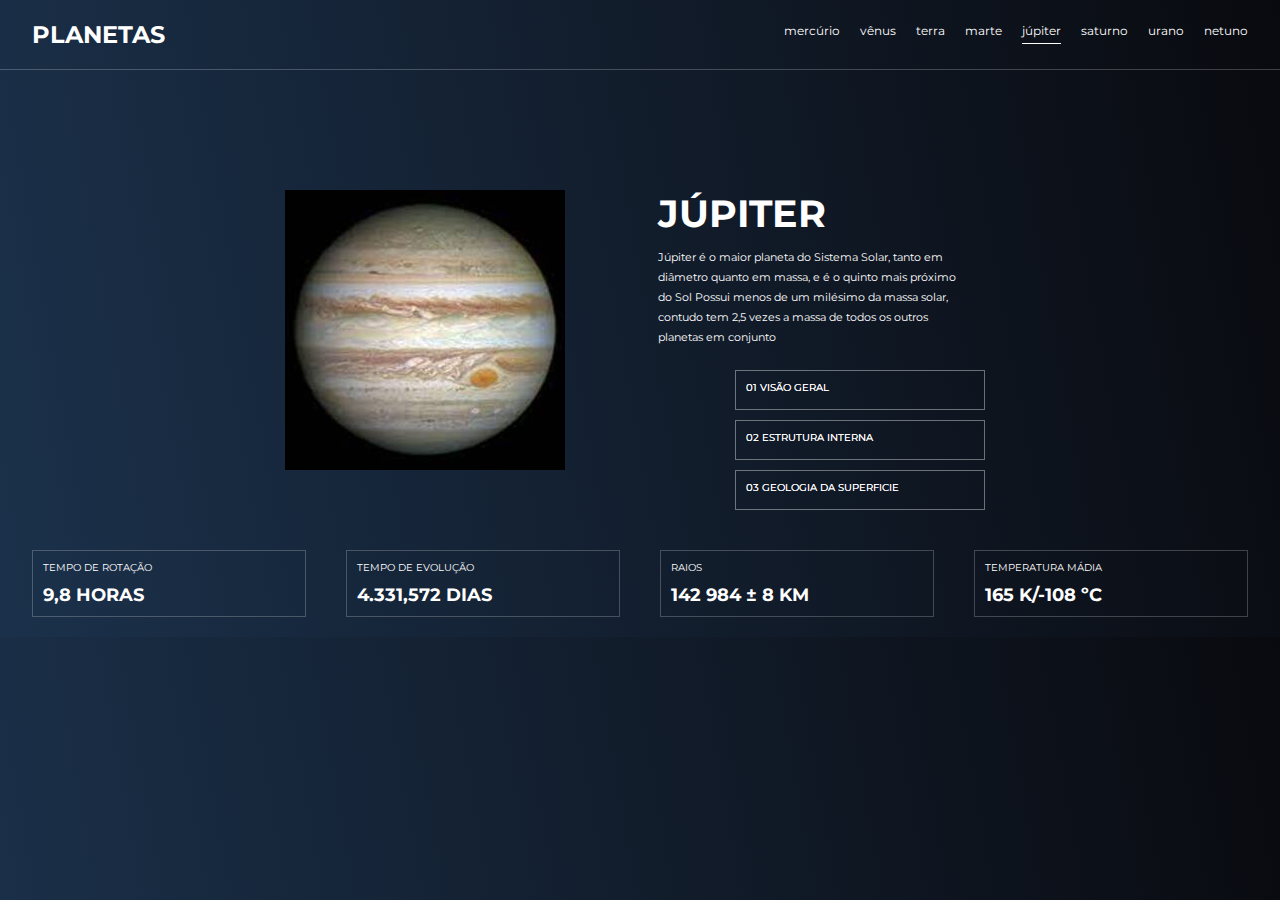
==== jupiter.html @ 48675758 "Add files via upload" ====
<!DOCTYPE html>
<html lang="pt-br">

<head>
    <meta charset="UTF-8">
    <meta http-equiv="X-UA-Compatible" content="IE=edge">
    <meta name="viewport" content="width=device-width, initial-scale=1.0">
    <title>Júpiter</title>
    <link rel="stylesheet" href="css/style.css">
    <link rel="stylesheet" href="css/menu.css">
</head>

<body>
    <header>
        <nav class="center">
            <div class="nav-cont">
                <div class="nav-logo">
                    <h2>planetas</h2>
                </div>
                <div class="nav-links">
                    <ul>
                        <li><a href="index.html">mercúrio</a></li>
                        <li><a href="venus.html">vênus</a></li>
                        <li><a href="terra.html">terra</a></li>
                        <li><a href="marte.html">marte</a></li>
                        <li id="underline"><a href="#">júpiter</a></li>
                        <li><a href="saturno.html">saturno</a></li>
                        <li><a href="urano.html">urano</a></li>
                        <li><a href="netuno.html">netuno</a></li>
                    </ul>
                </div>
                <div class="mobile-cont">
                    <div class="hamburger">
                        <div class="line" id="line1"></div>
                        <div class="line" id="line2"></div>
                        <div class="line" id="line3"></div>
                    </div>
                    <aside class="sidebar">
                        <ul class="menu">
                            <li><a href="index.html">mercúrio</a></li>
                            <li><a href="venus.html">vênus</a></li>
                            <li><a href="terra.html">terra</a></li>
                            <li><a href="marte.html">marte</a></li>
                            <li id="underline"><a href="#">júpiter</a></li>
                            <li><a href="saturno.html">saturno</a></li>
                            <li><a href="urano.html">urano</a></li>
                            <li><a href="netuno.html">netuno</a></li>
                        </ul>
                    </aside>
                </div>
            </div>
        </nav>
    </header>
    <section class="main">
        <div class="center slide-cont">
            <div class="slide-btn-m">
                <div class="navigation-auto-m">
                    <div class="auto-btn1-m">geral</div>
                    <div class="auto-btn2-m">estrutura</div>
                    <div class="auto-btn3-m">geologia </div>
                </div>
                <div class="manual-navigation-m">
                    <label for="radio1-m" class="manual-btn-m">geral</label>
                    <label for="radio2-m" class="manual-btn-m">estrutura</label>
                    <label for="radio3-m" class="manual-btn-m">geologia</label>
                </div>
            </div>
            <div class="slider">
                <div class="slides">

                    <input type="radio" name="radio-btn" id="radio1">
                    <input type="radio" name="radio-btn" id="radio2">
                    <input type="radio" name="radio-btn" id="radio3">
                    <input type="radio" name="radio-btn" id="radio1-m">
                    <input type="radio" name="radio-btn" id="radio2-m">
                    <input type="radio" name="radio-btn" id="radio3-m">

                    <div class="slider-card first">
                        <div class="card-img">
                            <img src="img/jupiter.jpg" alt="">
                        </div>
                        <div class="card-text">
                            <h2>júpiter</h2>
                            <p>Júpiter é o maior planeta do Sistema Solar, tanto em diâmetro quanto em massa, e é o
                                quinto mais próximo do Sol Possui menos de um milésimo da massa solar, contudo tem
                                2,5 vezes a massa de todos os outros planetas em conjunto</p>
                        </div>
                    </div>
                    <div class="slider-card">
                        <div class="card-img">
                            <img src="img/interna-jupiter.jpg" alt="">
                        </div>
                        <div class="card-text">
                            <h2>júpiter</h2>
                            <p>Acredita-se que Júpiter seja composto de um núcleo denso com uma mistura de elementos,
                                circundado por hidrogênio metálico líquido com algum hélio e uma camada exterior,
                                composta principalmente de hidrogênio molecular.</p>
                        </div>
                    </div>
                    <div class="slider-card">
                        <div class="card-img">
                            <img src="img/jupiter.jpg" alt="">
                        </div>
                        <div class="card-text">
                            <h2>júpiter</h2>
                            <p>As características de Júpiter são colossais e impressionantes assim como o próprio
                                planeta. Dentre as características visíveis, podemos destacar as nuvens coloridas que
                                pairam na superfície.</p>
                        </div>
                    </div>
                </div>
            </div>

            <div class="slide-btn">
                <div class="navigation-auto">
                    <div class="auto-btn1">01 visão geral</div>
                    <div class="auto-btn2">02 estrutura interna</div>
                    <div class="auto-btn3">03 geologia da superficie</div>
                </div>
                <div class="manual-navigation">
                    <label for="radio1" class="manual-btn">01 visão geral</label>
                    <label for="radio2" class="manual-btn">02 estrutura interna</label>
                    <label for="radio3" class="manual-btn">03 geologia da superficie</label>
                </div>
            </div>

            <div class="informations">
                <div class="info-card">
                    <p>tempo de rotação</p>
                    <h2>9,8 horas</h2>
                </div>
                <div class="info-card">
                    <p>tempo de evolução</p>
                    <h2>4.331,572 dias</h2>
                </div>
                <div class="info-card">
                    <p>raios</p>
                    <h2>142 984 ± 8 km</h2>
                </div>
                <div class="info-card">
                    <p>temperatura mádia</p>
                    <h2>165 K/-108 ºC</h2>
                </div>
            </div>
        </div>
    </section>

    <script src="js/script.js"></script>
</body>

</html>
---- css/style.css ----
@import url('https://fonts.googleapis.com/css2?family=Montserrat:wght@200&display=swap');
@import url('https://fonts.googleapis.com/css2?family=Open+Sans:wght@300&display=swap');
@import url('https://fonts.googleapis.com/css2?family=Poppins:wght@500&display=swap');

:root {
    --color-1: #fff;
    --color-2: #000;
    --color-3: rgba(255, 255, 255, 0.219);
    --color-4: rgb(125, 11, 255);
}

* {
    padding: 0;
    margin: 0;
    box-sizing: border-box;
    font-family: 'Montserrat';
}

body {
    background-image: linear-gradient( 80deg, #1b314b, #090a0f);
}

/* classe auxiliar*/

.center {
    max-width: 95%;
    margin: 0 auto;
}

/*------------------------------------*/

/*barra de navegação*/
header {
    border-bottom-width: thin;
    border-bottom-style: solid;
    border-bottom-color: var(--color-3);
}

.nav-cont {
    display: flex;
    justify-content: space-between;
    padding: 20px 0;
}

.nav-logo h2 {
    color: var(--color-1);
    text-transform: uppercase;
}

.nav-links ul {
    display: flex;
    list-style: none;

}

.nav-links ul li:not(:last-child) {
    margin-right: 20px;
}

.nav-links ul li a {
    display: inline-block;
    padding-bottom: 5px;
    text-decoration: none;
    color: var(--color-1);
    font-size: 12px;
}

.nav-links ul li:hover {
    border-bottom: 1px solid var(--color-1);
}

#underline {
    border-bottom: 1px solid var(--color-1);
}

.mobile-cont {
    display: none;
}

/*-------------------------------------*/

/*sections*/

section.main {
    padding: 120px 0 0px 0;
}

.slide-cont {
    display: flex;
    flex-direction: column;
    align-items: center;
}

.slider-card {
    width: 25%;
    display: flex;
    position: relative;
    gap: 0px;
}

.card-img {
    width: 50%;
}

.card-img img {
    max-width: 100%;
}

.card-text {
    width: 50%;
}

.card-text h2 {
    text-transform: uppercase;
    color: var(--color-1);
    font-size: 38px;
    margin-bottom: 10px;
}

.card-text p {
    max-width: 300px;
    color: var(--color-1);
    font-size: 11px;
    line-height: 20px;
}

.informations {
    width: 100%;
    display: flex;
    padding: 40px 0 20px 0;
    gap: 40px;
}

.info-card {
    width: calc(100% / 4);
    border-width: thin;
    border-style: solid;
    border-color: var(--color-3);
    padding: 10px;
}

.info-card h2 {
    text-transform: uppercase;
    color: var(--color-1);
    font-size: 18px;
}

.info-card p {
    color: var(--color-1);
    text-transform: uppercase;
    font-size: 10px;
    margin-bottom: 10px;
}

.slide-btn-m {
    display: none;
}

/*slide*/

.slider {
    width: 750px;
    height: 450px;
    overflow: hidden;
    position: relative;
}

.slides {
    width: 400%;
    height: 450px;
    display: flex;
    padding-left: 20px;
}

.slides input {
    display: none;
}

.slide-btn {
    width: 60%;
    position: relative;
    display: flex;
    flex-direction: column;
    align-items: flex-end;
    margin-top: -270px;
}

.manual-navigation {
    display: flex;
    flex-direction: column;
    position: absolute;
}

.manual-btn {
    width: 250px;
    height: 40px;
    border-width: thin;
    border-style: solid;
    border-color: var(--color-3);
    color: var(--color-1);
    padding: 10px;
    text-transform: uppercase;
    font-size: 10px;
    cursor: pointer;
    transition: 1s;
    margin-right: 20px;
}

.manual-btn:not(:last-child) {
    margin-bottom: 10px;
}

.manual-btn:hover {
    background-color: var(--color-4);
}

.manual-btn:hover {
    background-color: var(--color-4);
}

#radio1:checked ~ .first {
    margin-left: 0;
}

#radio2:checked ~ .first {
    margin-left: -25%;
}

#radio3:checked ~ .first {
    margin-left: -50%;
}

.navigation-auto div {
    width: 250px;
    height: 40px;
    border-width: thin;
    border-style: solid;
    border-color: var(--color-3);
    color: var(--color-1);
    padding: 10px;
    text-transform: uppercase;
    font-size: 10px;
    cursor: pointer;
    transition: 1s;
    margin-right: 20px;
}

.navigation-auto div:not(:last-child) {
    margin-bottom: 10px;
}

#radio1:checked ~ .navigation-auto .auto-btn1 {
    background-color: var(--color-4);
}

#radio2:checked ~ .navigation-auto .auto-btn2 {
    background-color: var(--color-4);
}

#radio3:checked ~ .navigation-auto .auto-btn3 {
    background-color: var(--color-4);
}

/*-------------------------------*/

/*-------------------------------------*/

@media(max-width: 768px) {

    section.main {
        padding: 0px 0 0px 0;
    }

    .slider-card {
        flex-direction: column;
        gap: 0px;
        overflow: auto;
    }

    .card-img, .card-text {
        width: 100%;
        display: flex;
        flex-direction: column;
        align-items: center;
    }

    .card-text {
        margin-top: 30px;
    } 

    .card-text p {
        max-width: 300px;
        color: var(--color-1);
        font-size: 11px;
        line-height: 20px;
    }

    .informations {
        padding: 40px 0 20px 0;
        gap: 30px;
        flex-direction: column;
    }

    .info-card {
        width: 100%;
        height: 70px;
        padding: 20px;
        display: flex;
        justify-content: space-between;
        align-items: center;
    }

    .slide-btn {
        display: none;
    }

    .slide-btn-m {
        display: flex;
        position: relative;
        width: 105%;
        align-items: center;
        border-bottom-width: thin;
        border-bottom-style: solid;
        border-bottom-color: var(--color-3);
        flex-direction: column;
    }

    .slider {
        width: 100%;
        height: 500px;
        padding-top: 30px;
    }

    .slides {
        height: 500px;
        padding-left: 0;
    }

    .manual-navigation-m {
        position: relative;
        bottom: 38px;
    }

    .manual-btn-m {
        color: var(--color-1);
        text-transform: uppercase;
        font-size: 12px;
        cursor: pointer;
        padding: 10px 10px;
        transition: 1s;
    }

    .manual-btn-m:hover {
        border-bottom: 3px solid var(--color-4);
    }

    .manual-btn-m:not(:last-child) {
        margin-right: 15px;
    }

    #radio1-m:checked ~ .first {
        margin-left: 0;
    }
    
    #radio2-m:checked ~ .first {
        margin-left: -25%;
    }
    
    #radio3-m:checked ~ .first {
        margin-left: -50%;
    }

    .navigation-auto-m div {
        color: var(--color-1);
        text-transform: uppercase;
        font-size: 12px;
        cursor: pointer;
        padding: 20px 10px;
        transition: 1s;
    }

   .navigation-auto-m div:not(:last-child) {
        margin-right: 20px;
    }

    .navigation-auto-m {
        display: flex;
    }

    #radio1-m:checked ~ .navigation-auto-m .auto-btn1-m {
        border-bottom: 3px solid var(--color-4);
    }
    
    #radio2-m:checked ~ .navigation-auto-m .auto-btn2-m {
        border-bottom: 3px solid var(--color-4);
    }
    
    #radio3-m:checked ~ .navigation-auto-m .auto-btn3-m {
        border-bottom: 3px solid var(--color-4);
    }

}
---- css/menu.css ----
@import url('https://fonts.googleapis.com/css2?family=Montserrat:wght@200&display=swap');
@import url('https://fonts.googleapis.com/css2?family=Open+Sans:wght@300&display=swap');
@import url('https://fonts.googleapis.com/css2?family=Poppins:wght@500&display=swap');

:root {
    --color-1: #fff;
    --color-2: #000;
    --color-3: rgba(255, 255, 255, 0.219);
}

*{
    margin: 0;
    padding: 0;
    box-sizing: border-box;
    font-family: 'Montserrat';
}

@media(max-width: 768px){

.nav-links {
    display: none;
}

.mobile-cont {
    display: block;
}

.hamburger{
    width: 2rem;
    height: 2rem;
    position: absolute;
    z-index: 6;
    right: 2rem;
    top: 1.5rem;
    display: flex;
    flex-direction: column;
    justify-content: space-between;
    cursor: pointer;
    transition: all .9s;
}

.show-menu .hamburger{
    position: fixed;
    right: 2rem;
}

.line{
    width: 100%;
    height: .2rem;
    padding: 1px;
    background-color: var(--color-1);
    box-shadow: 0.1rem 0.1rem 3px rgba(0, 0, 0, 0.788);
    transition: .7s;
}

.show-menu #line1{
    background-color: var(--color-1);
}

.show-menu #line3{
    background-color: var(--color-1);
}

.sidebar{
    width: 20rem;
    height: 100vh;
    background-image: linear-gradient( 80deg, #1b314b, #090a0f);
    background-size: cover;
    background-repeat: no-repeat;
    position: fixed;
    top: 0;
    right: -20rem;
    transition: all .7s;
    z-index: 5;
}

.show-menu .sidebar{
    right: 0;
}

.menu{
    display: flex;
    flex-direction: column;
    align-items: center;
    position: absolute;
    top: 20%;
    left: 30%;
}

.menu li {
    list-style: none;
    margin-bottom: 20px;
}

.menu a {
    display: inline-block;
    padding: 10px;
    font-family: 'Poppins';
    font-size: 12px;
    text-decoration: none;
    color: var(--color-1);
}

.menu li:hover {
    border-bottom: 1px solid var(--color-1);
}

/*.underline-m {
    border-bottom: 1px solid var(--color-1);
}


.underline-m:hover {
    border-bottom: none
}*/

}
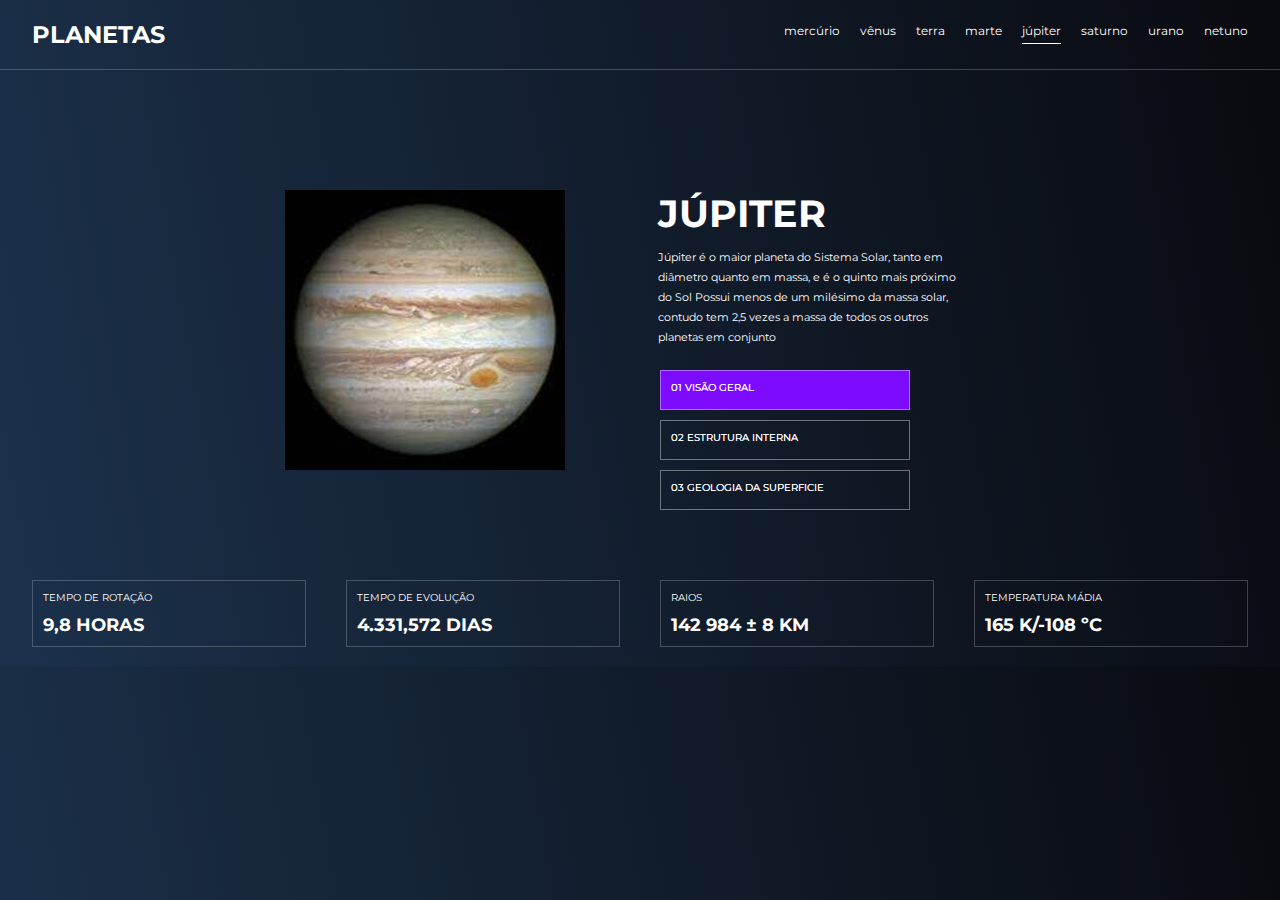
==== commit c069fea4: "Add files via upload" ====
--- a/jupiter.html
+++ b/jupiter.html
@@ -53,27 +53,23 @@
     </header>
     <section class="main">
         <div class="center slide-cont">
-            <div class="slide-btn-m">
-                <div class="navigation-auto-m">
-                    <div class="auto-btn1-m">geral</div>
-                    <div class="auto-btn2-m">estrutura</div>
-                    <div class="auto-btn3-m">geologia </div>
+            <div class="slider">
+                <div class="manual-navigation-m">
+                    <label for="radio1" class="manual-btn-m">geral</label>
+                    <label for="radio2" class="manual-btn-m">estrutura</label>
+                    <label for="radio3" class="manual-btn-m">geologia</label>
                 </div>
-                <div class="manual-navigation-m">
-                    <label for="radio1-m" class="manual-btn-m">geral</label>
-                    <label for="radio2-m" class="manual-btn-m">estrutura</label>
-                    <label for="radio3-m" class="manual-btn-m">geologia</label>
-                </div>
-            </div>
-            <div class="slider">
                 <div class="slides">
 
                     <input type="radio" name="radio-btn" id="radio1">
                     <input type="radio" name="radio-btn" id="radio2">
                     <input type="radio" name="radio-btn" id="radio3">
-                    <input type="radio" name="radio-btn" id="radio1-m">
-                    <input type="radio" name="radio-btn" id="radio2-m">
-                    <input type="radio" name="radio-btn" id="radio3-m">
+
+                    <div class="navigation-auto-m">
+                        <div class="auto-btn1-m">geral</div>
+                        <div class="auto-btn2-m">estrutura</div>
+                        <div class="auto-btn3-m">geologia </div>
+                    </div>
 
                     <div class="slider-card first">
                         <div class="card-img">
@@ -108,14 +104,11 @@
                                 pairam na superfície.</p>
                         </div>
                     </div>
-                </div>
-            </div>
-
-            <div class="slide-btn">
-                <div class="navigation-auto">
-                    <div class="auto-btn1">01 visão geral</div>
-                    <div class="auto-btn2">02 estrutura interna</div>
-                    <div class="auto-btn3">03 geologia da superficie</div>
+                    <div class="navigation-auto">
+                        <div class="auto-btn1">01 visão geral</div>
+                        <div class="auto-btn2">02 estrutura interna</div>
+                        <div class="auto-btn3">03 geologia da superficie</div>
+                    </div>
                 </div>
                 <div class="manual-navigation">
                     <label for="radio1" class="manual-btn">01 visão geral</label>
--- a/css/style.css
+++ b/css/style.css
@@ -127,7 +127,7 @@
 .informations {
     width: 100%;
     display: flex;
-    padding: 40px 0 20px 0;
+    padding: 0px 0 20px 0;
     gap: 40px;
 }
 
@@ -158,16 +158,24 @@
 
 /*slide*/
 
+.manual-navigation-m {
+    display: none;
+}
+
+.navigation-auto-m {
+    display: none;
+}
+
 .slider {
     width: 750px;
-    height: 450px;
+    height: 390px;
     overflow: hidden;
     position: relative;
 }
 
 .slides {
     width: 400%;
-    height: 450px;
+    height: 390px;
     display: flex;
     padding-left: 20px;
 }
@@ -176,19 +184,14 @@
     display: none;
 }
 
-.slide-btn {
-    width: 60%;
-    position: relative;
+.manual-navigation {
+    position: absolute;
+    width: 750px;
+    margin-top: -210px;
+    right: -145px;
     display: flex;
     flex-direction: column;
-    align-items: flex-end;
-    margin-top: -270px;
-}
-
-.manual-navigation {
-    display: flex;
-    flex-direction: column;
-    position: absolute;
+    align-items: center;
 }
 
 .manual-btn {
@@ -203,15 +206,10 @@
     font-size: 10px;
     cursor: pointer;
     transition: 1s;
-    margin-right: 20px;
 }
 
 .manual-btn:not(:last-child) {
     margin-bottom: 10px;
-}
-
-.manual-btn:hover {
-    background-color: var(--color-4);
 }
 
 .manual-btn:hover {
@@ -242,14 +240,23 @@
     font-size: 10px;
     cursor: pointer;
     transition: 1s;
-    margin-right: 20px;
+}
+
+.navigation-auto {
+    position: absolute;
+    width: 750px;
+    margin-top: 180px;
+    right: -145px;
+    display: flex;
+    flex-direction: column;
+    align-items: center;
 }
 
 .navigation-auto div:not(:last-child) {
     margin-bottom: 10px;
 }
 
-#radio1:checked ~ .navigation-auto .auto-btn1 {
+#radio1:checked ~ .navigation-auto .auto-btn1{
     background-color: var(--color-4);
 }
 
@@ -288,15 +295,8 @@
         margin-top: 30px;
     } 
 
-    .card-text p {
-        max-width: 300px;
-        color: var(--color-1);
-        font-size: 11px;
-        line-height: 20px;
-    }
-
     .informations {
-        padding: 40px 0 20px 0;
+        padding: 0px 0 20px 0;
         gap: 30px;
         flex-direction: column;
     }
@@ -310,92 +310,96 @@
         align-items: center;
     }
 
-    .slide-btn {
+    .navigation-auto {
         display: none;
     }
 
-    .slide-btn-m {
-        display: flex;
-        position: relative;
-        width: 105%;
-        align-items: center;
-        border-bottom-width: thin;
-        border-bottom-style: solid;
-        border-bottom-color: var(--color-3);
-        flex-direction: column;
+    .manual-navigation {
+        display: none;
     }
 
     .slider {
         width: 100%;
-        height: 500px;
-        padding-top: 30px;
+        height: 600px;
+        padding-top: 90px;
     }
 
     .slides {
-        height: 500px;
+        height: 600px;
         padding-left: 0;
     }
 
     .manual-navigation-m {
-        position: relative;
-        bottom: 38px;
+        display: block;
+        width: 100%;
+        position: absolute;
+        margin-top: -70px;
+        display: flex;
+        justify-content: center;
+        z-index: 5;
+       
     }
 
     .manual-btn-m {
         color: var(--color-1);
+        padding: 10px;
         text-transform: uppercase;
-        font-size: 12px;
+        font-size: 10px;
         cursor: pointer;
-        padding: 10px 10px;
         transition: 1s;
+    }
+
+    .manual-btn-m:not(:last-child) {
+        margin-right: 10px;
     }
 
     .manual-btn-m:hover {
         border-bottom: 3px solid var(--color-4);
     }
 
-    .manual-btn-m:not(:last-child) {
-        margin-right: 15px;
-    }
-
-    #radio1-m:checked ~ .first {
+    #radio1:checked ~ .first {
         margin-left: 0;
     }
     
-    #radio2-m:checked ~ .first {
+    #radio2:checked ~ .first {
         margin-left: -25%;
     }
     
-    #radio3-m:checked ~ .first {
+    #radio3:checked ~ .first {
         margin-left: -50%;
     }
 
     .navigation-auto-m div {
         color: var(--color-1);
+        padding: 10px;
         text-transform: uppercase;
-        font-size: 12px;
+        font-size: 10px;
         cursor: pointer;
-        padding: 20px 10px;
         transition: 1s;
     }
 
-   .navigation-auto-m div:not(:last-child) {
-        margin-right: 20px;
-    }
-
+    .navigation-auto-m div:not(:last-child) {
+        margin-right: 10px;
+    }
+    
     .navigation-auto-m {
+        display: block;
+        width: 100%;
+        position: absolute;
+        margin-top: -70px;
         display: flex;
-    }
-
-    #radio1-m:checked ~ .navigation-auto-m .auto-btn1-m {
+        justify-content: center;
+    }
+
+    #radio1:checked ~ .navigation-auto-m .auto-btn1-m{
         border-bottom: 3px solid var(--color-4);
     }
     
-    #radio2-m:checked ~ .navigation-auto-m .auto-btn2-m {
+    #radio2:checked ~ .navigation-auto-m .auto-btn2-m {
         border-bottom: 3px solid var(--color-4);
     }
     
-    #radio3-m:checked ~ .navigation-auto-m .auto-btn3-m {
+    #radio3:checked ~ .navigation-auto-m .auto-btn3-m {
         border-bottom: 3px solid var(--color-4);
     }
 
--- a/css/menu.css
+++ b/css/menu.css
@@ -27,11 +27,11 @@
 
 .hamburger{
     width: 2rem;
-    height: 2rem;
+    height: 1.2rem;
     position: absolute;
-    z-index: 6;
+    z-index: 7;
     right: 2rem;
-    top: 1.5rem;
+    top: 1.7rem;
     display: flex;
     flex-direction: column;
     justify-content: space-between;
@@ -71,7 +71,7 @@
     top: 0;
     right: -20rem;
     transition: all .7s;
-    z-index: 5;
+    z-index: 6;
 }
 
 .show-menu .sidebar{
@@ -83,7 +83,7 @@
     flex-direction: column;
     align-items: center;
     position: absolute;
-    top: 20%;
+    top: 10%;
     left: 30%;
 }
 
@@ -105,13 +105,4 @@
     border-bottom: 1px solid var(--color-1);
 }
 
-/*.underline-m {
-    border-bottom: 1px solid var(--color-1);
-}
-
-
-.underline-m:hover {
-    border-bottom: none
-}*/
-
 }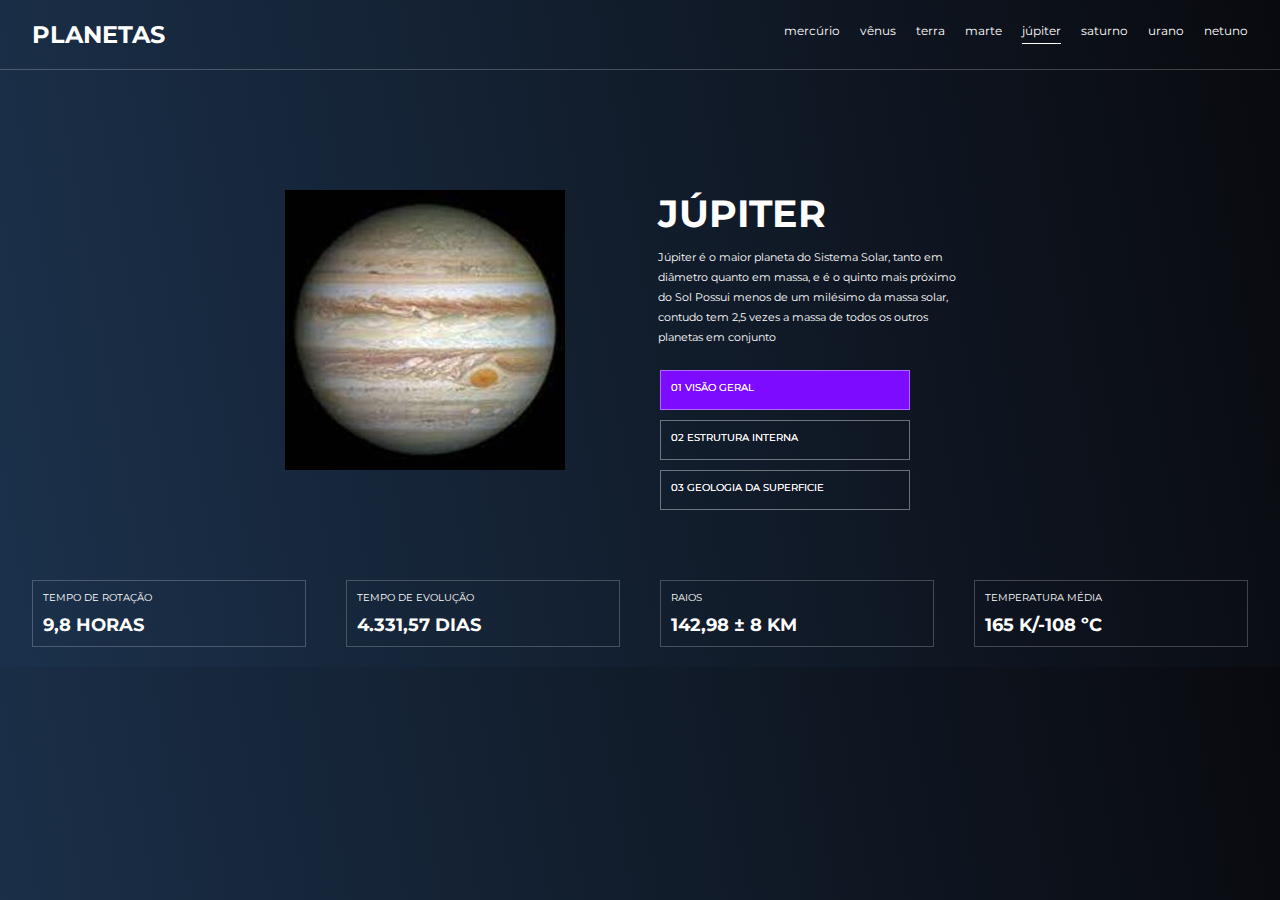
==== commit 1f18d4b9: "Add files via upload" ====
--- a/jupiter.html
+++ b/jupiter.html
@@ -124,14 +124,14 @@
                 </div>
                 <div class="info-card">
                     <p>tempo de evolução</p>
-                    <h2>4.331,572 dias</h2>
+                    <h2>4.331,57 dias</h2>
                 </div>
                 <div class="info-card">
                     <p>raios</p>
-                    <h2>142 984 ± 8 km</h2>
+                    <h2>142,98 ± 8 km</h2>
                 </div>
                 <div class="info-card">
-                    <p>temperatura mádia</p>
+                    <p>temperatura média</p>
                     <h2>165 K/-108 ºC</h2>
                 </div>
             </div>
